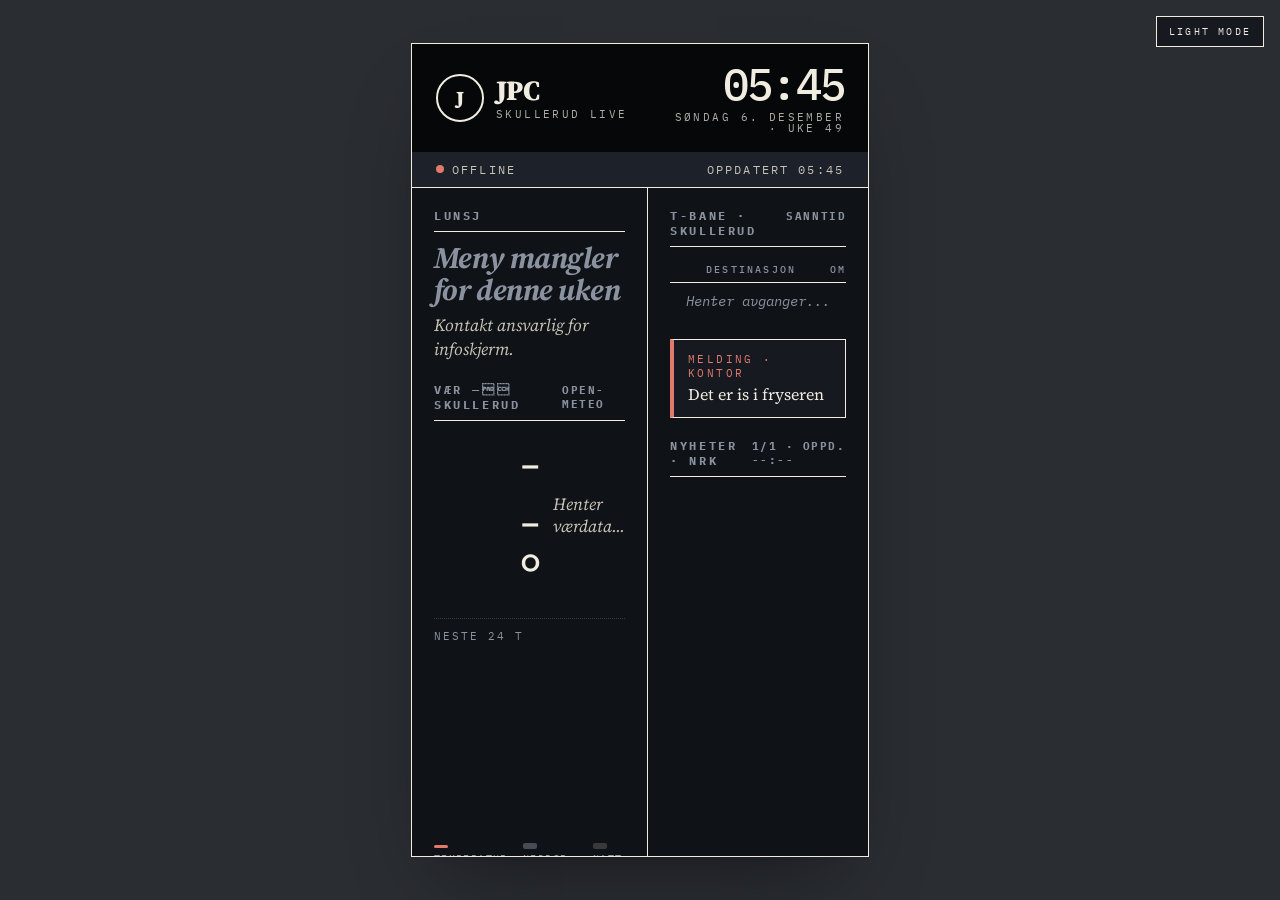
==== index.html @ 569fd597 "Oppdater kontorbeskjed: det er is i fryseren" ====
<!doctype html>
<html lang="no">
<head>
  <meta charset="UTF-8" />
  <meta name="viewport" content="width=device-width, initial-scale=1.0" />
  <title>JPC · Skullerud live</title>
  <link rel="preconnect" href="https://fonts.googleapis.com">
  <link rel="preconnect" href="https://fonts.gstatic.com" crossorigin>
  <link href="https://fonts.googleapis.com/css2?family=Source+Serif+4:opsz,wght@8..60,400;8..60,600;8..60,700;8..60,900&family=IBM+Plex+Mono:wght@400;500;600&family=IBM+Plex+Sans:wght@400;500;600;700&display=swap" rel="stylesheet">
  <link rel="stylesheet" href="styles.css" />
</head>
<body>

<button class="mode-toggle" id="mode-toggle" type="button">Dark mode</button>

<div class="shell">
  <div class="screen">

    <!-- TOP: brand + clock -->
    <div class="top">
      <div class="logo">
        <div class="mark">J</div>
        <div class="wm">
          JPC
          <small>Skullerud live</small>
        </div>
      </div>
      <div></div>
      <div class="clock-big">
        <span id="clock">--:--</span>
        <small id="date">Laster...</small>
      </div>
    </div>

    <div class="subbar">
      <span class="live"><span id="live-dot" class="dot"></span><span id="live-label">Sanntid</span></span>
      <span>Oppdatert <span id="updated">--:--</span></span>
    </div>

    <!-- BODY: two columns -->
    <div class="body">
      <div class="col left">

        <div class="card lunsj" id="lunsj-card">
          <h3>
            <span id="lunsj-heading">Lunsj i dag</span>
            <span class="status" id="lunsj-status">Servering 11:00</span>
          </h3>
          <div class="dish" id="lunsj-dish">Laster...</div>
          <div class="sub" id="lunsj-sub"></div>
          <div class="aller" id="lunsj-aller"></div>
          <div class="nextday">
            <span class="lbl" id="nextday-lbl">I morgen</span>
            <span id="nextday-dish"></span>
          </div>
        </div>

        <div class="card wx" id="weather-card">
          <h3>
            <span>Vær — Skullerud</span>
            <span class="status" id="weather-status-text">Open-Meteo</span>
          </h3>
          <div class="now-row">
            <div class="now-icon" id="now-icon" aria-hidden="true"></div>
            <div class="temp" id="weather-temp">--°</div>
            <div class="desc" id="weather-desc">
              Henter værdata...
              <small id="weather-meta"></small>
            </div>
          </div>

          <div class="chart">
            <div class="chart-hd">
              <span>Neste 24 t</span>
              <span id="chart-range"></span>
            </div>
            <svg id="wx-svg" viewBox="0 0 320 180" preserveAspectRatio="none" aria-hidden="true">
              <defs>
                <linearGradient id="tgrad" x1="0" x2="0" y1="0" y2="1">
                  <stop offset="0%"  stop-color="var(--accent)" stop-opacity=".22"/>
                  <stop offset="100%" stop-color="var(--accent)" stop-opacity="0"/>
                </linearGradient>
              </defs>
              <g id="wx-night"></g>
              <g id="wx-daysep"></g>
              <g id="wx-tgrid"></g>
              <line id="wx-zero" stroke="currentColor" stroke-opacity=".25" stroke-dasharray="2 3" stroke-width="1"/>
              <path id="wx-rain" fill="currentColor" fill-opacity=".35" stroke="currentColor" stroke-opacity=".55" stroke-width="1"/>
              <path id="wx-temp-area" fill="url(#tgrad)" stroke="none"/>
              <path id="wx-temp-line" fill="none" stroke="var(--accent)" stroke-width="2.2" stroke-linecap="round" stroke-linejoin="round"/>
              <g id="wx-icons"></g>
              <g id="wx-labels" font-family="IBM Plex Mono, monospace" font-size="10" font-weight="500" fill="currentColor"></g>
              <g id="wx-yleft" font-family="IBM Plex Mono, monospace" font-size="9" fill="currentColor" fill-opacity=".55"></g>
              <g id="wx-yright" font-family="IBM Plex Mono, monospace" font-size="9" fill="currentColor" fill-opacity=".55"></g>
              <g id="wx-xlabels" font-family="IBM Plex Mono, monospace" font-size="9" fill="currentColor" fill-opacity=".6"></g>
              <g id="wx-days" font-family="IBM Plex Mono, monospace" font-size="9" font-weight="500" fill="currentColor" fill-opacity=".75" letter-spacing=".1em"></g>
            </svg>
            <div class="chart-legend">
              <span><i class="sw sw-temp"></i>Temperatur °C</span>
              <span><i class="sw sw-rain"></i>Nedbør mm</span>
              <span><i class="sw sw-night"></i>Natt</span>
            </div>
          </div>

          <div class="tomorrow">
            <span>I morgen</span>
            <b><span class="tmrw-icon" id="tmrw-icon" aria-hidden="true"></span><span id="weather-tomorrow">--° · --</span></b>
          </div>
        </div>

      </div>

      <div class="vr"></div>

      <div class="col right">

        <div class="card tbane" id="tbane-card">
          <h3>
            <span>T-bane · Skullerud</span>
            <span class="status">sanntid</span>
          </h3>
          <table>
            <thead>
              <tr>
                <th style="width:36px"></th>
                <th>Destinasjon</th>
                <th style="text-align:right">Om</th>
              </tr>
            </thead>
            <tbody id="tbane-body">
              <tr><td colspan="3" class="tbane-empty">Henter avganger...</td></tr>
            </tbody>
          </table>
        </div>

        <div class="notice" id="notice">
          <div class="tag" id="notice-tag">Melding · kontor</div>
          <div class="msg" id="notice-msg">Det er is i fryseren</div>
        </div>

        <div class="card news" id="news-card">
          <h3>
            <span>Nyheter · NRK</span>
            <span class="status">
              <span id="news-page">1/1</span> · oppd. <span id="news-updated">--:--</span>
            </span>
          </h3>
          <ul class="news-list" id="news-list"></ul>
          <div class="news-dots" id="news-dots"></div>
        </div>

      </div>
    </div>

    <!-- COUNTDOWN -->
    <div class="countdown">
      <div>
        <div class="title" id="cd-title">Nedtelling · JPC AS</div>
      </div>
      <div class="digits" id="countdown">
        <div class="unit"><div class="num" id="cd-d">--</div><div class="lbl">dager</div></div>
        <div class="unit"><div class="num" id="cd-h">--</div><div class="lbl">timer</div></div>
        <div class="unit"><div class="num" id="cd-m">--</div><div class="lbl">min</div></div>
        <div class="unit"><div class="num" id="cd-s">--</div><div class="lbl">sek</div></div>
      </div>
    </div>

    <div class="foot">
      <span>JPC · infoskjerm · v3</span>
      <span>Skullerud, Oslo</span>
    </div>

  </div>
</div>

<script src="config.js"></script>
<script src="menu-loader.js"></script>
<script src="renderers.js"></script>
<script src="services.js"></script>
<script src="app.js"></script>
</body>
</html>
---- styles.css ----
:root {
  --paper: #f4f2ed;
  --surface: #ffffff;
  --ink: #15181c;
  --ink-soft: #3a3f47;
  --muted: #5b6472;
  --rule: #15181c;
  --rule-faint: rgba(21, 24, 28, .18);
  --band: #ebe6d9;
  --accent: #7a1f1f;
  --ok: #2e6b3a;
  --warn: #a86b1a;
  --err: #a8321a;
  --bar-bg: #15181c;
  --bar-fg: #f4f2ed;
  --bar-fg-soft: rgba(244, 242, 237, .65);
  --bar-fg-faint: rgba(244, 242, 237, .55);
  --bar-accent: #e07a6b;
  --serif: 'Source Serif 4', 'Times New Roman', serif;
  --sans: 'IBM Plex Sans', system-ui, sans-serif;
  --mono: 'IBM Plex Mono', ui-monospace, monospace;
}

:root.dark {
  --paper: #0f1216;
  --surface: #161a20;
  --ink: #f1ece0;
  --ink-soft: #c7c2b6;
  --muted: #8a92a0;
  --rule: #f1ece0;
  --rule-faint: rgba(241, 236, 224, .18);
  --band: #1d222a;
  --accent: #e07a6b;
  --ok: #7bc48a;
  --warn: #e0b46b;
  --err: #e07a6b;
  --bar-bg: #050709;
  --bar-fg: #f1ece0;
  --bar-fg-soft: rgba(241, 236, 224, .72);
  --bar-fg-faint: rgba(241, 236, 224, .55);
  --bar-accent: #e07a6b;
}

* { box-sizing: border-box; }

html, body {
  margin: 0;
  padding: 0;
  background: var(--paper);
  color: var(--ink);
  font-family: var(--sans);
  -webkit-font-smoothing: antialiased;
  transition: background 400ms ease, color 400ms ease;
}

.shell {
  min-height: 100vh;
  display: flex;
  align-items: center;
  justify-content: center;
  padding: 24px;
  background: #2a2d32;
}

:root.light .shell { background: #c9c5b8; }

.screen {
  width: min(calc(100vh * 9 / 16 - 48px), 720px);
  aspect-ratio: 9 / 16;
  background: var(--paper);
  color: var(--ink);
  border: 1px solid var(--rule);
  box-shadow: 0 40px 80px -30px rgba(0, 0, 0, .45);
  display: grid;
  grid-template-rows: auto auto 1fr auto auto;
  overflow: hidden;
}

.top {
  background: var(--bar-bg);
  color: var(--bar-fg);
  padding: 18px 24px;
  display: grid;
  grid-template-columns: auto 1fr auto;
  align-items: center;
  gap: 18px;
}

.logo {
  display: flex;
  align-items: center;
  gap: 12px;
}

.logo .mark {
  width: 48px;
  height: 48px;
  border: 2px solid var(--bar-fg);
  border-radius: 50%;
  display: flex;
  align-items: center;
  justify-content: center;
  font-family: var(--serif);
  font-weight: 900;
  font-size: 20px;
  letter-spacing: -.02em;
  color: var(--bar-fg);
}

.logo .wm {
  font-family: var(--serif);
  font-weight: 900;
  font-size: 28px;
  line-height: 1;
  letter-spacing: -.015em;
}

.logo .wm small {
  display: block;
  font-family: var(--mono);
  font-weight: 400;
  font-size: 11px;
  letter-spacing: .22em;
  text-transform: uppercase;
  color: var(--bar-fg-soft);
  margin-top: 5px;
}

.clock-big {
  text-align: right;
  font-family: var(--mono);
  font-weight: 500;
  font-size: 44px;
  line-height: 1;
  letter-spacing: -.04em;
  font-variant-numeric: tabular-nums;
}

.clock-big small {
  display: block;
  font-size: 11px;
  font-weight: 400;
  letter-spacing: .22em;
  text-transform: uppercase;
  color: var(--bar-fg-soft);
  margin-top: 6px;
}

.subbar {
  background: var(--band);
  padding: 10px 24px;
  border-bottom: 1px solid var(--rule);
  display: flex;
  justify-content: space-between;
  font-family: var(--mono);
  font-size: 12px;
  letter-spacing: .18em;
  text-transform: uppercase;
  color: var(--ink-soft);
}

.subbar .live { display: inline-flex; align-items: center; gap: 8px; }

.subbar .dot {
  width: 8px;
  height: 8px;
  border-radius: 50%;
  background: var(--ok);
  box-shadow: 0 0 0 0 var(--ok);
  animation: pulse 2s infinite;
  transition: background 300ms ease;
}

.subbar .dot.warn { background: var(--warn); animation: pulse-warn 2s infinite; }
.subbar .dot.err { background: var(--err); animation: pulse-err 2s infinite; }

@keyframes pulse {
  0%   { box-shadow: 0 0 0 0 rgba(46, 107, 58, .5); }
  70%  { box-shadow: 0 0 0 8px rgba(46, 107, 58, 0); }
  100% { box-shadow: 0 0 0 0 rgba(46, 107, 58, 0); }
}
@keyframes pulse-warn {
  0%   { box-shadow: 0 0 0 0 rgba(168, 107, 26, .5); }
  70%  { box-shadow: 0 0 0 8px rgba(168, 107, 26, 0); }
  100% { box-shadow: 0 0 0 0 rgba(168, 107, 26, 0); }
}
@keyframes pulse-err {
  0%   { box-shadow: 0 0 0 0 rgba(168, 50, 26, .5); }
  70%  { box-shadow: 0 0 0 8px rgba(168, 50, 26, 0); }
  100% { box-shadow: 0 0 0 0 rgba(168, 50, 26, 0); }
}

.body { display: grid; grid-template-columns: 1fr 1px 1fr; flex: 1; }
.body .vr { background: var(--rule); }
.col { padding: 20px 22px; display: flex; flex-direction: column; gap: 20px; }

.card { display: flex; flex-direction: column; }

.card > h3 {
  font-family: var(--mono);
  font-size: 12px;
  letter-spacing: .22em;
  text-transform: uppercase;
  color: var(--muted);
  margin: 0 0 10px;
  padding-bottom: 8px;
  border-bottom: 1px solid var(--rule);
  display: flex;
  justify-content: space-between;
  align-items: baseline;
}

.card > h3 .status { font-size: 11px; color: var(--muted); letter-spacing: .14em; }
.card.stale > h3 .status { color: var(--warn); }

.lunsj .dish {
  font-family: var(--serif);
  font-weight: 700;
  font-size: 30px;
  line-height: 1.08;
  letter-spacing: -.015em;
  margin-bottom: 8px;
}

.lunsj .sub {
  font-family: var(--serif);
  font-style: italic;
  font-size: 17px;
  line-height: 1.4;
  color: var(--ink-soft);
}

.lunsj .aller {
  margin-top: 14px;
  padding-top: 10px;
  border-top: 1px dotted var(--rule-faint);
  font-family: var(--mono);
  font-size: 12px;
  letter-spacing: .12em;
  text-transform: uppercase;
  color: var(--ink-soft);
}

.lunsj .nextday {
  margin-top: 12px;
  font-family: var(--serif);
  font-size: 15px;
  line-height: 1.4;
}

.lunsj .nextday .lbl {
  font-family: var(--mono);
  font-size: 11px;
  letter-spacing: .18em;
  text-transform: uppercase;
  color: var(--muted);
  display: block;
  margin-bottom: 2px;
}

.lunsj.error .dish { color: var(--muted); font-style: italic; }
.lunsj.error .nextday, .lunsj.error .aller { display: none; }

.wx .now-row { display: grid; grid-template-columns: auto auto 1fr; gap: 14px; align-items: center; }
.wx .now-icon { width: 72px; height: 72px; flex-shrink: 0; }
.wx .now-icon svg { width: 100%; height: 100%; display: block; }
.tmrw-icon { display: inline-block; width: 22px; height: 22px; vertical-align: middle; margin-right: 6px; }
.tmrw-icon svg { width: 100%; height: 100%; display: block; }
.wx .temp { font-family: var(--serif); font-weight: 900; font-size: 64px; line-height: .9; letter-spacing: -.03em; }
.wx .desc { font-family: var(--serif); font-style: italic; font-size: 17px; color: var(--ink-soft); line-height: 1.3; }

.wx .desc small {
  display: block;
  font-family: var(--mono);
  font-style: normal;
  font-size: 11px;
  letter-spacing: .14em;
  text-transform: uppercase;
  color: var(--muted);
  margin-top: 4px;
}

.wx .chart { margin-top: 14px; padding-top: 10px; border-top: 1px dotted var(--rule-faint); }

.wx .chart .chart-hd {
  display: flex;
  justify-content: space-between;
  font-family: var(--mono);
  font-size: 11px;
  letter-spacing: .18em;
  text-transform: uppercase;
  color: var(--muted);
  margin-bottom: 8px;
}

.wx .chart svg { width: 100%; height: 180px; display: block; color: var(--ink); }

.wx .chart-legend {
  display: flex;
  gap: 14px;
  margin-top: 8px;
  font-family: var(--mono);
  font-size: 10px;
  letter-spacing: .14em;
  text-transform: uppercase;
  color: var(--muted);
}

.wx .chart-legend .sw { display: inline-block; width: 14px; height: 3px; margin-right: 6px; vertical-align: middle; border-radius: 2px; }
.wx .chart-legend .sw-temp { background: var(--accent); }
.wx .chart-legend .sw-rain { background: currentColor; opacity: .45; height: 6px; }
.wx .chart-legend .sw-night { background: var(--rule-faint); height: 6px; }

.wx .tomorrow {
  margin-top: 10px;
  display: flex;
  justify-content: space-between;
  align-items: baseline;
  font-family: var(--mono);
  font-size: 12px;
  letter-spacing: .12em;
  text-transform: uppercase;
  color: var(--muted);
  padding-top: 8px;
  border-top: 1px dotted var(--rule-faint);
}

.wx .tomorrow b {
  font-family: var(--serif);
  font-style: normal;
  font-weight: 700;
  font-size: 18px;
  color: var(--ink);
  letter-spacing: -.01em;
  text-transform: none;
}

.tbane table { width: 100%; border-collapse: collapse; font-family: var(--mono); font-size: 14px; }
.tbane thead th { text-align: left; font-size: 10px; letter-spacing: .22em; text-transform: uppercase; color: var(--muted); font-weight: 500; padding: 6px 0; border-bottom: 1px solid var(--rule); }
.tbane tbody td { padding: 9px 0; border-bottom: 1px dotted var(--rule-faint); font-variant-numeric: tabular-nums; }
.tbane tr:last-child td { border: 0; }

.tbane .line-badge {
  display: inline-flex;
  align-items: center;
  justify-content: center;
  width: 26px;
  height: 26px;
  background: var(--accent);
  color: #fff;
  border-radius: 4px;
  font-family: var(--sans);
  font-weight: 700;
  font-size: 14px;
}

.tbane .dir { font-family: var(--sans); font-size: 15px; font-weight: 500; }
.tbane .min { text-align: right; font-weight: 500; font-size: 16px; }
.tbane tr.soon .min { color: var(--accent); font-weight: 600; }
.tbane tr.delayed .min { color: var(--warn); }
.tbane-empty { padding: 20px 0; text-align: center; color: var(--muted); font-style: italic; }

.notice { background: var(--surface); border: 1px solid var(--rule); border-left: 4px solid var(--accent); padding: 12px 14px; }
.notice[hidden] { display: none; }
.notice .tag { font-family: var(--mono); font-size: 11px; letter-spacing: .22em; text-transform: uppercase; color: var(--accent); margin-bottom: 4px; }
.notice .msg { font-family: var(--serif); font-size: 16px; line-height: 1.35; }
.notice.secondary { border-left-color: var(--ink-soft); }
.notice.secondary .tag { color: var(--ink-soft); }

.news .news-list { list-style: none; margin: 0; padding: 0; animation: newsfade .5s ease; }
.news .news-list li { display: grid; grid-template-columns: 44px 1fr; gap: 10px; padding: 9px 0; border-bottom: 1px dotted var(--rule-faint); align-items: baseline; }
.news .news-list li:last-child { border-bottom: 0; }
.news .time { font-family: var(--mono); font-size: 11px; letter-spacing: .08em; color: var(--muted); font-variant-numeric: tabular-nums; }
.news .head { font-family: var(--serif); font-size: 15px; line-height: 1.32; color: var(--ink); }

@keyframes newsfade {
  from { opacity: 0; transform: translateY(4px); }
  to   { opacity: 1; transform: none; }
}

.news-dots { display: flex; gap: 6px; justify-content: center; margin-top: 10px; }
.news-dots .dot { width: 6px; height: 6px; border-radius: 50%; background: var(--rule-faint); }
.news-dots .dot.on { background: var(--accent); }

.countdown { background: var(--bar-bg); color: var(--bar-fg); padding: 16px 24px 18px; display: grid; grid-template-columns: 1fr auto; gap: 14px; align-items: center; border-top: 1px solid var(--rule); }
.countdown .title { font-family: var(--mono); font-size: 11px; letter-spacing: .22em; text-transform: uppercase; color: var(--bar-fg-soft); margin-bottom: 4px; }
.countdown .digits { display: flex; gap: 10px; }
.countdown .unit { text-align: center; min-width: 58px; }
.countdown .unit .num { font-family: var(--mono); font-weight: 500; font-size: 34px; line-height: 1; letter-spacing: -.03em; font-variant-numeric: tabular-nums; color: var(--bar-accent); }
.countdown .unit .lbl { font-family: var(--mono); font-size: 10px; letter-spacing: .22em; text-transform: uppercase; color: var(--bar-fg-faint); margin-top: 4px; }

.foot { background: var(--band); padding: 8px 24px; border-top: 1px solid var(--rule); display: flex; justify-content: space-between; font-family: var(--mono); font-size: 10px; letter-spacing: .22em; text-transform: uppercase; color: var(--muted); }

.mode-toggle { position: fixed; top: 16px; right: 16px; background: var(--surface); border: 1px solid var(--rule); color: var(--ink); font-family: var(--mono); font-size: 10px; letter-spacing: .22em; text-transform: uppercase; padding: 8px 12px; cursor: pointer; z-index: 20; }
.mode-toggle:hover { background: var(--band); }
body.kiosk .mode-toggle { display: none; }

/* Avviksmelding i T-banetabellen */
.tbane-situation {
  color: var(--warn);
  font-size: 12px;
  font-family: var(--mono);
  padding-top: 8px;
  line-height: 1.35;
}

/* Kiosk: full-bleed uten preview-ramme */
body.kiosk .shell { padding: 0; background: var(--paper); }
body.kiosk .screen {
  width: min(100vw, calc(100vh * 9 / 16));
  border: 0;
  box-shadow: none;
}
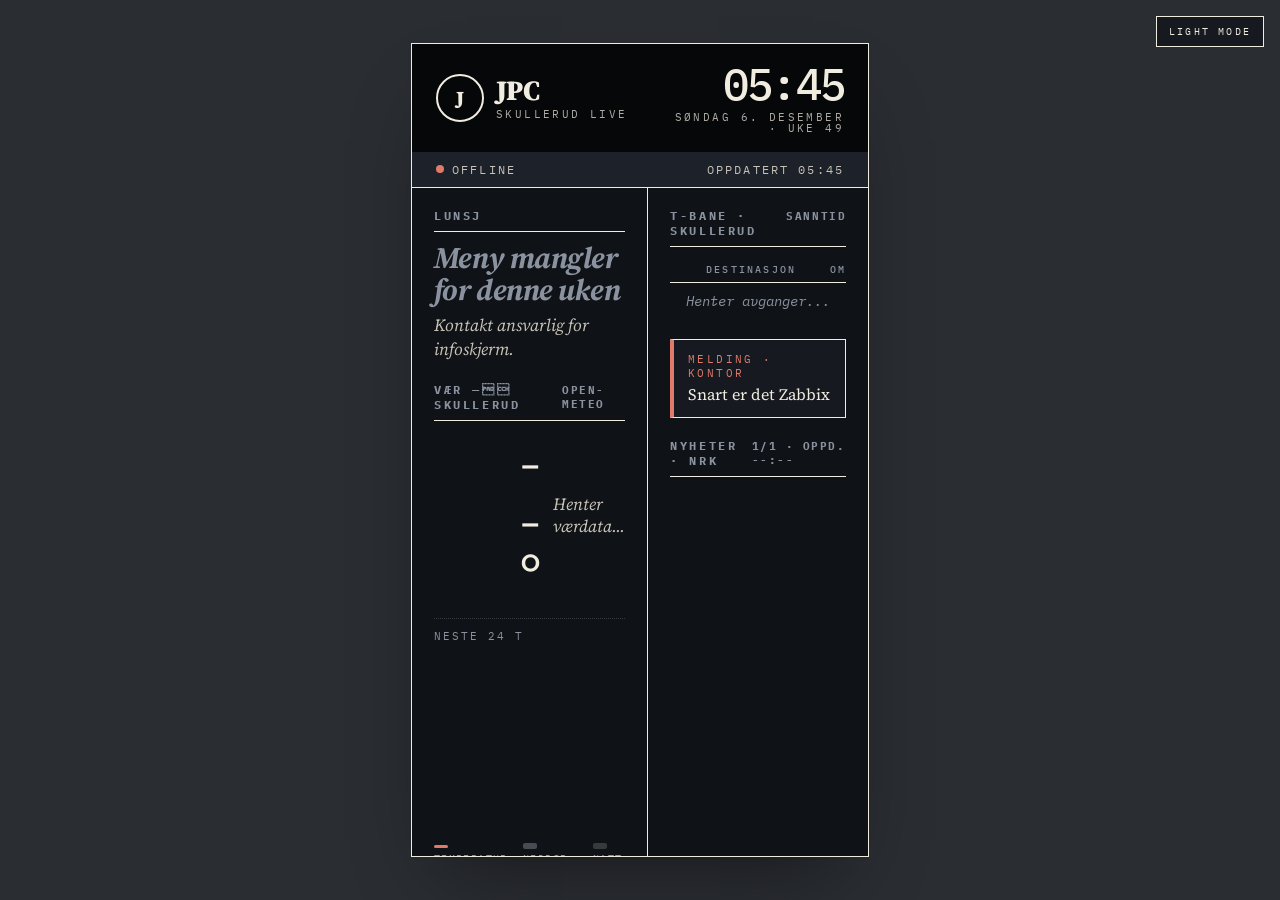
==== commit 7f8aaa33: "Oppdater kontorbeskjed til Zabbix" ====
--- a/index.html
+++ b/index.html
@@ -135,7 +135,7 @@
 
         <div class="notice" id="notice">
           <div class="tag" id="notice-tag">Melding · kontor</div>
-          <div class="msg" id="notice-msg">Det er is i fryseren</div>
+          <div class="msg" id="notice-msg">Snart er det Zabbix</div>
         </div>
 
         <div class="card news" id="news-card">
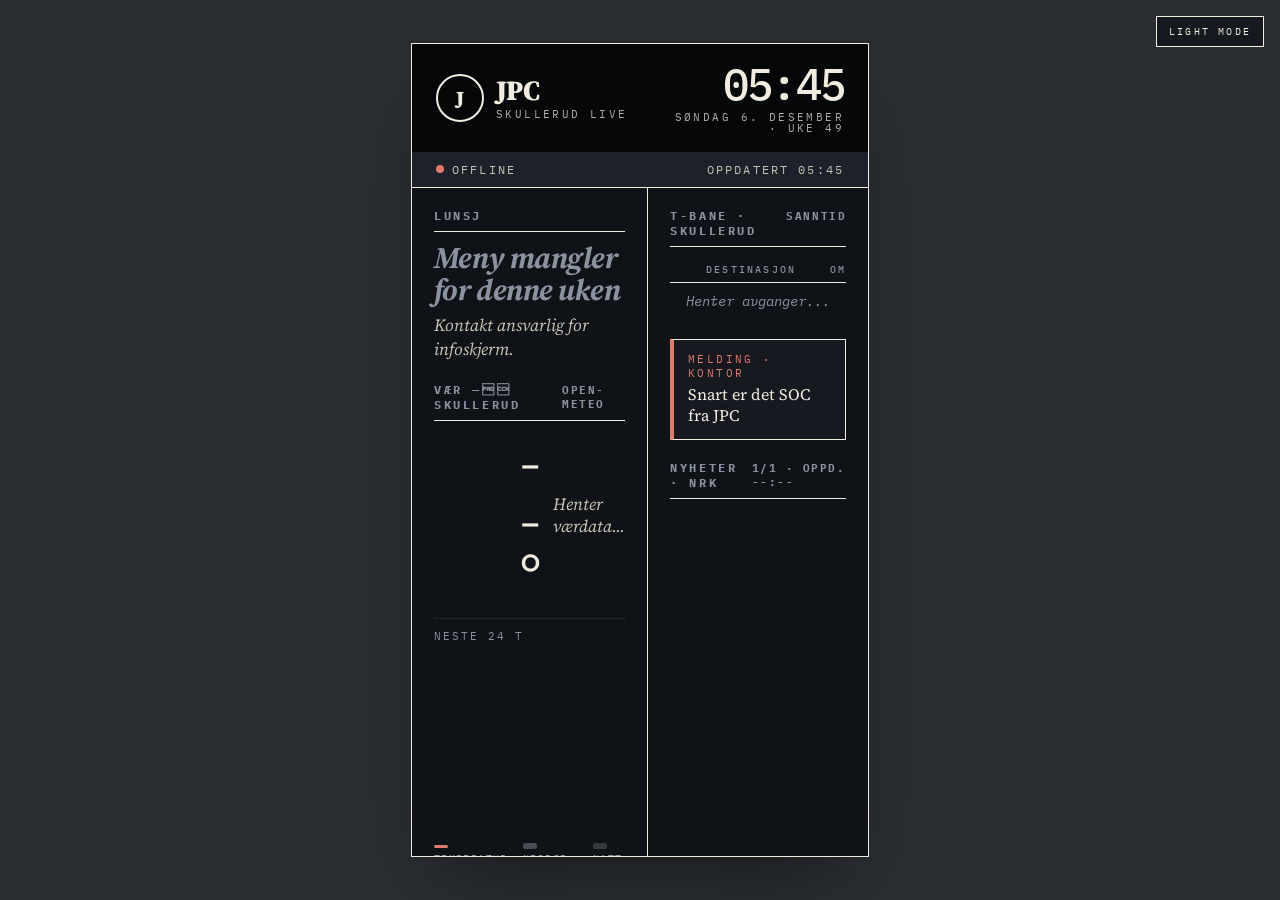
==== commit d63ae2e8: "Oppdater kontorbeskjed" ====
--- a/index.html
+++ b/index.html
@@ -108,6 +108,16 @@
           </div>
         </div>
 
+        <!-- Avstemning: skyves til bunnen av kolonnen via margin-top:auto -->
+        <div class="card poll" id="poll-card" hidden>
+          <h3>
+            <span>Kontoravstemning</span>
+            <span class="status" id="poll-status"></span>
+          </h3>
+          <div class="question" id="poll-question">Laster...</div>
+          <ul class="options" id="poll-options"></ul>
+        </div>
+
       </div>
 
       <div class="vr"></div>
@@ -135,7 +145,7 @@
 
         <div class="notice" id="notice">
           <div class="tag" id="notice-tag">Melding · kontor</div>
-          <div class="msg" id="notice-msg">Snart er det Zabbix</div>
+          <div class="msg" id="notice-msg">Snart er det SOC fra JPC</div>
         </div>
 
         <div class="card news" id="news-card">
@@ -175,6 +185,7 @@
 
 <script src="config.js"></script>
 <script src="menu-loader.js"></script>
+<script src="poll-loader.js"></script>
 <script src="renderers.js"></script>
 <script src="services.js"></script>
 <script src="app.js"></script>
--- a/styles.css
+++ b/styles.css
@@ -335,6 +335,79 @@
   text-transform: none;
 }
 
+/* ---------- KONTORAVSTEMNING ---------- */
+
+/* margin-top:auto skyver kortet til bunnen av venstre kolonne, uansett hvor
+   hoeyt vaerkortet over blir. */
+.poll { margin-top: auto; }
+.poll[hidden] { display: none; }
+.poll > h3 { margin-bottom: 6px; padding-bottom: 6px; }
+
+.poll .question {
+  font-family: var(--serif);
+  font-weight: 700;
+  font-size: 15px;
+  line-height: 1.18;
+  letter-spacing: -.01em;
+  margin-bottom: 5px;
+}
+
+.poll .options { list-style: none; margin: 0; padding: 0; }
+
+.poll .options li {
+  position: relative;
+  display: grid;
+  grid-template-columns: 18px 1fr;
+  gap: 8px;
+  align-items: baseline;
+  padding: 2px 0;
+  border-bottom: 1px dotted var(--rule-faint);
+}
+
+.poll .options.with-results li { grid-template-columns: 18px 1fr auto; }
+.poll .options li:last-child { border-bottom: 0; }
+
+/* Stolpe bak alternativet, kun naar resultatet vises. Bredden er relativ til
+   det ledende alternativet og settes som --fill fra renderers.js. */
+.poll .options.with-results li::before {
+  content: "";
+  position: absolute;
+  left: -8px;
+  top: 1px;
+  bottom: 1px;
+  width: var(--fill, 0%);
+  background: var(--accent);
+  opacity: .12;
+}
+
+/* Loefter innholdet over stolpen */
+.poll .options li > * { position: relative; }
+
+.poll .options .tag {
+  font-family: var(--mono);
+  font-size: 11px;
+  font-weight: 600;
+  letter-spacing: .1em;
+  color: var(--muted);
+}
+
+.poll .options .txt { font-family: var(--serif); font-size: 13px; line-height: 1.25; }
+
+.poll .options .cnt {
+  font-family: var(--mono);
+  font-size: 12px;
+  font-variant-numeric: tabular-nums;
+  color: var(--muted);
+}
+
+.poll .options li.lead .tag,
+.poll .options li.lead .cnt { color: var(--accent); }
+.poll .options li.lead .txt { font-weight: 600; }
+
+/* Feiltilstand: samme daempede tone som lunsjkortet */
+.poll.error .question { font-weight: 400; font-style: italic; font-size: 14px; color: var(--muted); }
+.poll.error .options { display: none; }
+
 .tbane table { width: 100%; border-collapse: collapse; font-family: var(--mono); font-size: 14px; }
 .tbane thead th { text-align: left; font-size: 10px; letter-spacing: .22em; text-transform: uppercase; color: var(--muted); font-weight: 500; padding: 6px 0; border-bottom: 1px solid var(--rule); }
 .tbane tbody td { padding: 9px 0; border-bottom: 1px dotted var(--rule-faint); font-variant-numeric: tabular-nums; }
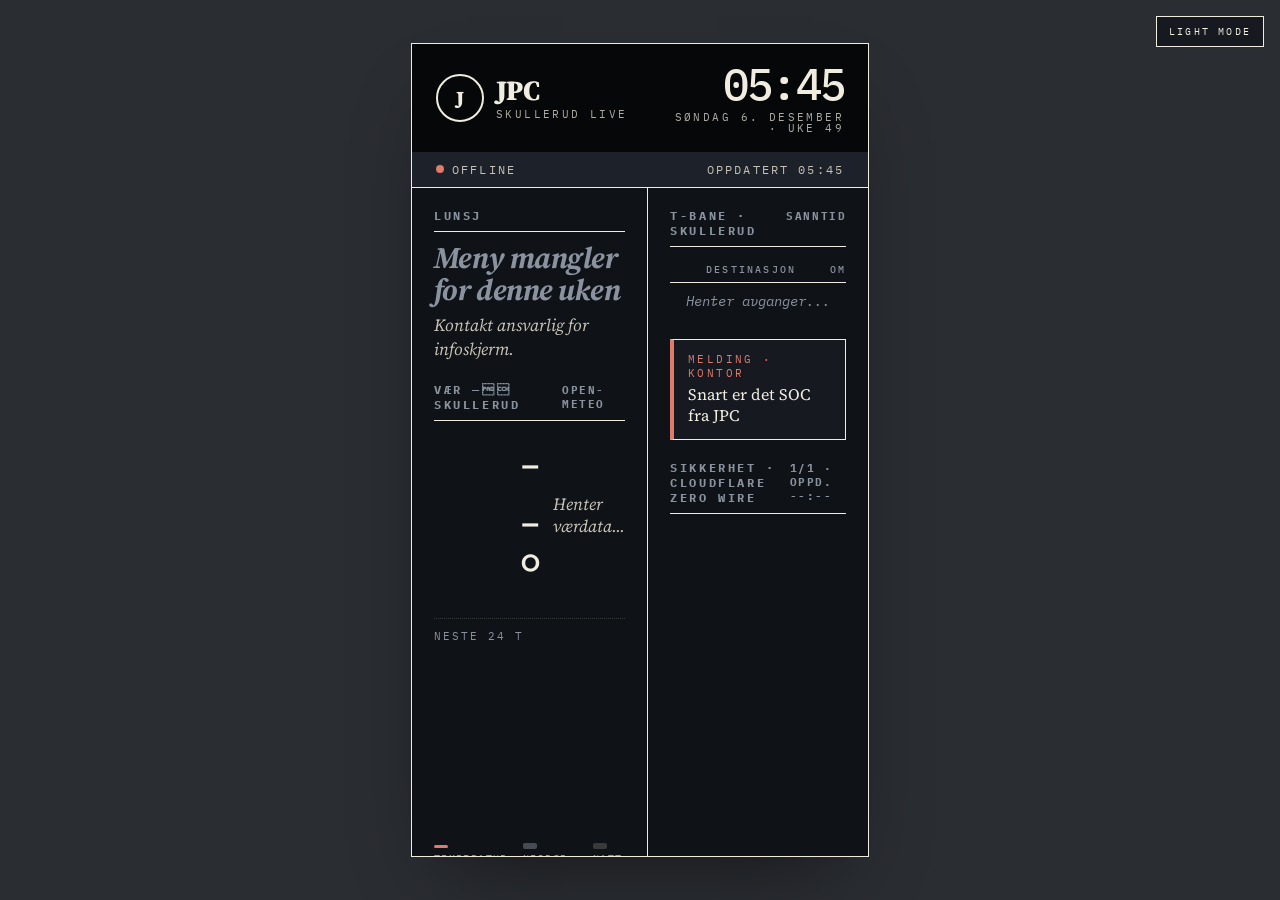
==== commit e61e455e: "Nyhetskort: kun Zero Wire, med CVE, handling-tag og CVSS" ====
--- a/index.html
+++ b/index.html
@@ -150,7 +150,7 @@
 
         <div class="card news" id="news-card">
           <h3>
-            <span>Nyheter · NRK</span>
+            <span id="news-source">Sikkerhet · Cloudflare Zero Wire</span>
             <span class="status">
               <span id="news-page">1/1</span> · oppd. <span id="news-updated">--:--</span>
             </span>
--- a/styles.css
+++ b/styles.css
@@ -445,6 +445,25 @@
 .news .news-list li:last-child { border-bottom: 0; }
 .news .time { font-family: var(--mono); font-size: 11px; letter-spacing: .08em; color: var(--muted); font-variant-numeric: tabular-nums; }
 .news .head { font-family: var(--serif); font-size: 15px; line-height: 1.32; color: var(--ink); }
+.news .news-body { min-width: 0; }
+.news .zw-tag { display: inline-block; font-family: var(--mono); font-size: 10px; letter-spacing: .08em; text-transform: uppercase; padding: 1px 6px; margin-right: 8px; border: 1px dashed currentColor; border-radius: 3px; vertical-align: 2px; color: var(--muted); }
+.news .zw-tag.zw-patch    { color: #b3261e; background: rgba(179, 38, 30, .08); }
+.news .zw-tag.zw-review   { color: #6b3fb3; background: rgba(107, 63, 179, .08); }
+.news .zw-tag.zw-assess   { color: #9a5b00; background: rgba(154, 91, 0, .10); }
+.news .zw-tag.zw-mitigate { color: #1f5f8b; background: rgba(31, 95, 139, .08); }
+.news .zw-tag.zw-monitor  { color: var(--muted); }
+:root.dark .news .zw-tag.zw-patch  { color: #ff6b5e; background: rgba(255, 107, 94, .10); }
+:root.dark .news .zw-tag.zw-review { color: #c39bff; background: rgba(195, 155, 255, .10); }
+:root.dark .news .zw-tag.zw-assess { color: #f0b34a; background: rgba(240, 179, 74, .10); }
+:root.dark .news .zw-tag.zw-mitigate { color: #7cc0f0; background: rgba(124, 192, 240, .10); }
+.news .zw-meta { display: flex; flex-wrap: wrap; gap: 4px 12px; margin-top: 4px; font-family: var(--mono); font-size: 10.5px; letter-spacing: .04em; color: var(--muted); }
+.news .zw-score { font-weight: 600; }
+.news .zw-sev-critical { color: #b3261e; }
+.news .zw-sev-high { color: #c25a00; }
+.news .zw-sev-medium { color: #9a7b00; }
+:root.dark .news .zw-sev-critical { color: #ff6b5e; }
+:root.dark .news .zw-sev-high { color: #ff9f4a; }
+:root.dark .news .zw-sev-medium { color: #e0c46b; }
 
 @keyframes newsfade {
   from { opacity: 0; transform: translateY(4px); }
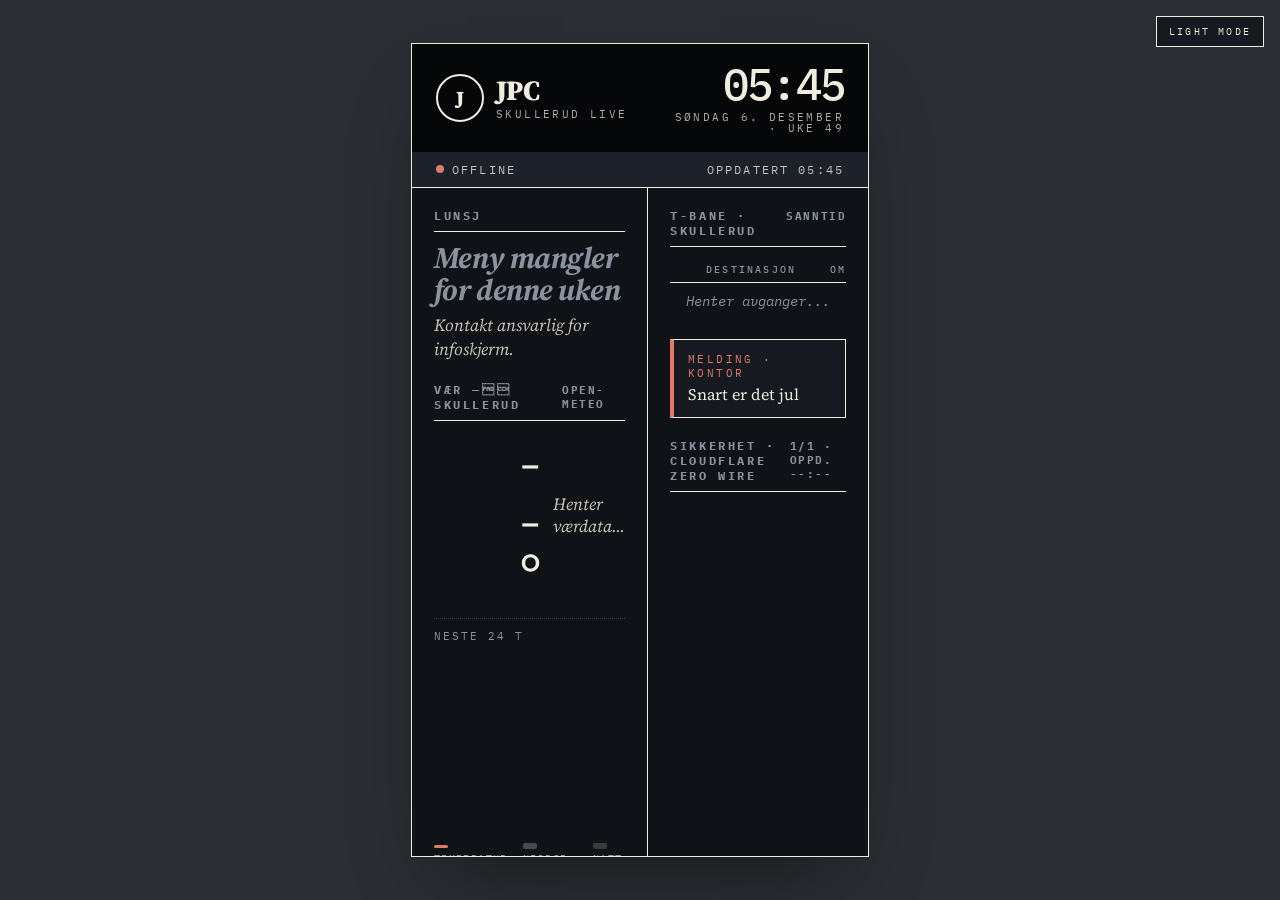
==== commit dfaebd3d: "Oppdater kontorbeskjed" ====
--- a/index.html
+++ b/index.html
@@ -145,7 +145,7 @@
 
         <div class="notice" id="notice">
           <div class="tag" id="notice-tag">Melding · kontor</div>
-          <div class="msg" id="notice-msg">Snart er det SOC fra JPC</div>
+          <div class="msg" id="notice-msg">Snart er det jul</div>
         </div>
 
         <div class="card news" id="news-card">
--- a/styles.css
+++ b/styles.css
@@ -446,6 +446,8 @@
 .news .time { font-family: var(--mono); font-size: 11px; letter-spacing: .08em; color: var(--muted); font-variant-numeric: tabular-nums; }
 .news .head { font-family: var(--serif); font-size: 15px; line-height: 1.32; color: var(--ink); }
 .news .news-body { min-width: 0; }
+.news .news-list li.zw-item { padding: 6px 0; }
+.news .news-list li.zw-item .head { font-size: 14px; line-height: 1.25; }
 .news .zw-tag { display: inline-block; font-family: var(--mono); font-size: 10px; letter-spacing: .08em; text-transform: uppercase; padding: 1px 6px; margin-right: 8px; border: 1px dashed currentColor; border-radius: 3px; vertical-align: 2px; color: var(--muted); }
 .news .zw-tag.zw-patch    { color: #b3261e; background: rgba(179, 38, 30, .08); }
 .news .zw-tag.zw-review   { color: #6b3fb3; background: rgba(107, 63, 179, .08); }
